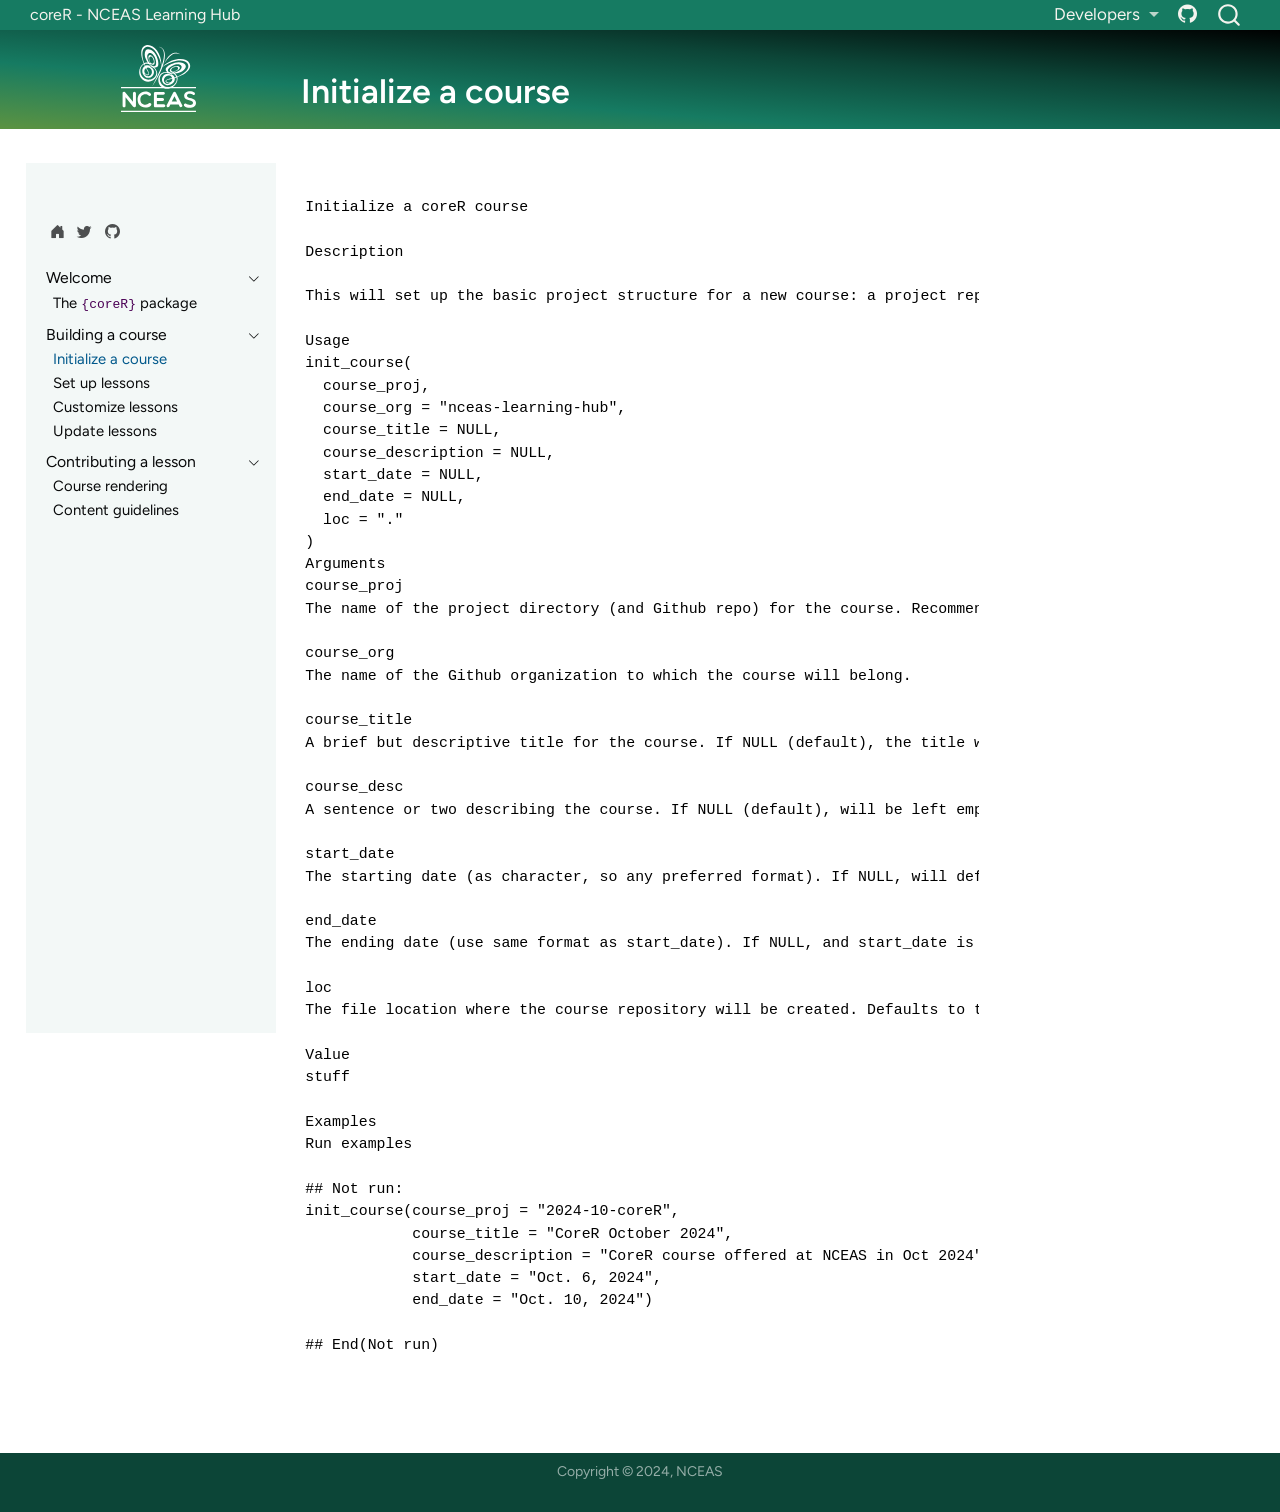
==== docs/1_init_course.html @ 715d3b41 "updating course style guidelines" ====
<!DOCTYPE html>
<html xmlns="http://www.w3.org/1999/xhtml" lang="en" xml:lang="en"><head>

<meta charset="utf-8">
<meta name="generator" content="quarto-1.5.57">

<meta name="viewport" content="width=device-width, initial-scale=1.0, user-scalable=yes">


<title>Initialize a course – coreR - NCEAS Learning Hub</title>
<style>
code{white-space: pre-wrap;}
span.smallcaps{font-variant: small-caps;}
div.columns{display: flex; gap: min(4vw, 1.5em);}
div.column{flex: auto; overflow-x: auto;}
div.hanging-indent{margin-left: 1.5em; text-indent: -1.5em;}
ul.task-list{list-style: none;}
ul.task-list li input[type="checkbox"] {
  width: 0.8em;
  margin: 0 0.8em 0.2em -1em; /* quarto-specific, see https://github.com/quarto-dev/quarto-cli/issues/4556 */ 
  vertical-align: middle;
}
</style>


<script src="site_libs/quarto-nav/quarto-nav.js"></script>
<script src="site_libs/quarto-nav/headroom.min.js"></script>
<script src="site_libs/clipboard/clipboard.min.js"></script>
<script src="site_libs/quarto-search/autocomplete.umd.js"></script>
<script src="site_libs/quarto-search/fuse.min.js"></script>
<script src="site_libs/quarto-search/quarto-search.js"></script>
<meta name="quarto:offset" content="./">
<link href="./images/logo-lh.png" rel="icon" type="image/png">
<script src="site_libs/quarto-html/quarto.js"></script>
<script src="site_libs/quarto-html/popper.min.js"></script>
<script src="site_libs/quarto-html/tippy.umd.min.js"></script>
<script src="site_libs/quarto-html/anchor.min.js"></script>
<link href="site_libs/quarto-html/tippy.css" rel="stylesheet">
<link href="site_libs/quarto-html/quarto-syntax-highlighting.css" rel="stylesheet" id="quarto-text-highlighting-styles">
<script src="site_libs/bootstrap/bootstrap.min.js"></script>
<link href="site_libs/bootstrap/bootstrap-icons.css" rel="stylesheet">
<link href="site_libs/bootstrap/bootstrap.min.css" rel="stylesheet" id="quarto-bootstrap" data-mode="light">
<script id="quarto-search-options" type="application/json">{
  "location": "navbar",
  "copy-button": false,
  "collapse-after": 3,
  "panel-placement": "end",
  "type": "overlay",
  "limit": 50,
  "keyboard-shortcut": [
    "f",
    "/",
    "s"
  ],
  "show-item-context": false,
  "language": {
    "search-no-results-text": "No results",
    "search-matching-documents-text": "matching documents",
    "search-copy-link-title": "Copy link to search",
    "search-hide-matches-text": "Hide additional matches",
    "search-more-match-text": "more match in this document",
    "search-more-matches-text": "more matches in this document",
    "search-clear-button-title": "Clear",
    "search-text-placeholder": "",
    "search-detached-cancel-button-title": "Cancel",
    "search-submit-button-title": "Submit",
    "search-label": "Search"
  }
}</script>
<style>

      .quarto-title-block .quarto-title-banner {
        background: blue;
      }
</style>


<link rel="stylesheet" href="_extensions/nceas-learning-hub/lh_theme/lh-style.css">
</head>

<body class="nav-sidebar floating nav-fixed">

<div id="quarto-search-results"></div>
  <header id="quarto-header" class="headroom fixed-top quarto-banner">
    <nav class="navbar navbar-expand-lg " data-bs-theme="dark">
      <div class="navbar-container container-fluid">
      <div class="navbar-brand-container mx-auto">
    <a class="navbar-brand" href="./index.html">
    <span class="navbar-title">coreR - NCEAS Learning Hub</span>
    </a>
  </div>
            <div id="quarto-search" class="" title="Search"></div>
          <button class="navbar-toggler" type="button" data-bs-toggle="collapse" data-bs-target="#navbarCollapse" aria-controls="navbarCollapse" role="menu" aria-expanded="false" aria-label="Toggle navigation" onclick="if (window.quartoToggleHeadroom) { window.quartoToggleHeadroom(); }">
  <span class="navbar-toggler-icon"></span>
</button>
          <div class="collapse navbar-collapse" id="navbarCollapse">
            <ul class="navbar-nav navbar-nav-scroll ms-auto">
  <li class="nav-item dropdown ">
    <a class="nav-link dropdown-toggle" href="#" id="nav-menu-developers" role="link" data-bs-toggle="dropdown" aria-expanded="false">
 <span class="menu-text">Developers</span>
    </a>
    <ul class="dropdown-menu dropdown-menu-end" aria-labelledby="nav-menu-developers">    
        <li>
    <a class="dropdown-item" href="https://www.oharascience.com/">
 <span class="dropdown-text">Casey O’Hara</span></a>
  </li>  
    </ul>
  </li>
  <li class="nav-item compact">
    <a class="nav-link" href="https://github.com/nceas-learning-hub/coreR"> <i class="bi bi-github" role="img" aria-label="GitHub">
</i> 
<span class="menu-text"></span></a>
  </li>  
</ul>
          </div> <!-- /navcollapse -->
            <div class="quarto-navbar-tools">
</div>
      </div> <!-- /container-fluid -->
    </nav>
  <nav class="quarto-secondary-nav">
    <div class="container-fluid d-flex">
      <button type="button" class="quarto-btn-toggle btn" data-bs-toggle="collapse" role="button" data-bs-target=".quarto-sidebar-collapse-item" aria-controls="quarto-sidebar" aria-expanded="false" aria-label="Toggle sidebar navigation" onclick="if (window.quartoToggleHeadroom) { window.quartoToggleHeadroom(); }">
        <i class="bi bi-layout-text-sidebar-reverse"></i>
      </button>
        <a class="flex-grow-1 no-decor" role="navigation" data-bs-toggle="collapse" data-bs-target=".quarto-sidebar-collapse-item" aria-controls="quarto-sidebar" aria-expanded="false" aria-label="Toggle sidebar navigation" onclick="if (window.quartoToggleHeadroom) { window.quartoToggleHeadroom(); }">      
          <h1 class="quarto-secondary-nav-title">Initialize a course</h1>
        </a>     
      <button type="button" class="btn quarto-search-button" aria-label="Search" onclick="window.quartoOpenSearch();">
        <i class="bi bi-search"></i>
      </button>
    </div>
  </nav>
</header>
<!-- content -->
<header id="title-block-header" class="quarto-title-block default page-columns page-full">
  <div class="quarto-title-banner page-columns page-full">
    <div class="quarto-title column-body">
      <h1 class="title d-none d-lg-block">Initialize a course</h1>
                      </div>
  </div>
    
  
  <div class="quarto-title-meta">

      
    
      
    </div>
    
  
  </header><div id="quarto-content" class="quarto-container page-columns page-rows-contents page-layout-article page-navbar">
<!-- sidebar -->
  <nav id="quarto-sidebar" class="sidebar collapse collapse-horizontal quarto-sidebar-collapse-item sidebar-navigation floating overflow-auto">
        <div class="mt-2 flex-shrink-0 align-items-center">
        <div class="sidebar-search">
        <div id="quarto-search" class="" title="Search"></div>
        </div>
        </div>
        <div class="sidebar-tools-collapse tools-wide">
    <a href="https://www.nceas.ucsb.edu/learning-hub" title="" class="quarto-navigation-tool px-1" aria-label=""><i class="bi bi-house-door-fill"></i></a>
    <a href="https://twitter.com/ucsb_nceas" title="" class="quarto-navigation-tool px-1" aria-label=""><i class="bi bi-twitter"></i></a>
    <a href="https://github.com/nceas-learning-hub/coreR_test" title="" class="quarto-navigation-tool px-1" aria-label=""><i class="bi bi-github"></i></a>
</div>
    <div class="sidebar-menu-container"> 
    <ul class="list-unstyled mt-1">
        <li class="sidebar-item sidebar-item-section">
      <div class="sidebar-item-container"> 
            <a class="sidebar-item-text sidebar-link text-start" data-bs-toggle="collapse" data-bs-target="#quarto-sidebar-section-1" role="navigation" aria-expanded="true">
 <span class="menu-text">Welcome</span></a>
          <a class="sidebar-item-toggle text-start" data-bs-toggle="collapse" data-bs-target="#quarto-sidebar-section-1" role="navigation" aria-expanded="true" aria-label="Toggle section">
            <i class="bi bi-chevron-right ms-2"></i>
          </a> 
      </div>
      <ul id="quarto-sidebar-section-1" class="collapse list-unstyled sidebar-section depth1 show">  
          <li class="sidebar-item">
  <div class="sidebar-item-container"> 
  <a href="./index.html" class="sidebar-item-text sidebar-link">
 <span class="menu-text">The <code>{coreR}</code> package</span></a>
  </div>
</li>
      </ul>
  </li>
        <li class="sidebar-item sidebar-item-section">
      <div class="sidebar-item-container"> 
            <a class="sidebar-item-text sidebar-link text-start" data-bs-toggle="collapse" data-bs-target="#quarto-sidebar-section-2" role="navigation" aria-expanded="true">
 <span class="menu-text">Building a course</span></a>
          <a class="sidebar-item-toggle text-start" data-bs-toggle="collapse" data-bs-target="#quarto-sidebar-section-2" role="navigation" aria-expanded="true" aria-label="Toggle section">
            <i class="bi bi-chevron-right ms-2"></i>
          </a> 
      </div>
      <ul id="quarto-sidebar-section-2" class="collapse list-unstyled sidebar-section depth1 show">  
          <li class="sidebar-item">
  <div class="sidebar-item-container"> 
  <a href="./1_init_course.html" class="sidebar-item-text sidebar-link active">
 <span class="menu-text">Initialize a course</span></a>
  </div>
</li>
          <li class="sidebar-item">
  <div class="sidebar-item-container"> 
  <a href="./2_setup_lessons.html" class="sidebar-item-text sidebar-link">
 <span class="menu-text">Set up lessons</span></a>
  </div>
</li>
          <li class="sidebar-item">
  <div class="sidebar-item-container"> 
  <a href="./3_custom_lessons.html" class="sidebar-item-text sidebar-link">
 <span class="menu-text">Customize lessons</span></a>
  </div>
</li>
          <li class="sidebar-item">
  <div class="sidebar-item-container"> 
  <a href="./4_update_lessons.html" class="sidebar-item-text sidebar-link">
 <span class="menu-text">Update lessons</span></a>
  </div>
</li>
      </ul>
  </li>
        <li class="sidebar-item sidebar-item-section">
      <div class="sidebar-item-container"> 
            <a class="sidebar-item-text sidebar-link text-start" data-bs-toggle="collapse" data-bs-target="#quarto-sidebar-section-3" role="navigation" aria-expanded="true">
 <span class="menu-text">Contributing a lesson</span></a>
          <a class="sidebar-item-toggle text-start" data-bs-toggle="collapse" data-bs-target="#quarto-sidebar-section-3" role="navigation" aria-expanded="true" aria-label="Toggle section">
            <i class="bi bi-chevron-right ms-2"></i>
          </a> 
      </div>
      <ul id="quarto-sidebar-section-3" class="collapse list-unstyled sidebar-section depth1 show">  
          <li class="sidebar-item">
  <div class="sidebar-item-container"> 
  <a href="./5_structure_guide.html" class="sidebar-item-text sidebar-link">
 <span class="menu-text">Course rendering</span></a>
  </div>
</li>
          <li class="sidebar-item">
  <div class="sidebar-item-container"> 
  <a href="./6_content_guide.html" class="sidebar-item-text sidebar-link">
 <span class="menu-text">Content guidelines</span></a>
  </div>
</li>
      </ul>
  </li>
    </ul>
    </div>
</nav>
<div id="quarto-sidebar-glass" class="quarto-sidebar-collapse-item" data-bs-toggle="collapse" data-bs-target=".quarto-sidebar-collapse-item"></div>
<!-- margin-sidebar -->
    <div id="quarto-margin-sidebar" class="sidebar margin-sidebar zindex-bottom">
        
    </div>
<!-- main -->
<main class="content quarto-banner-title-block" id="quarto-document-content">





<pre><code>Initialize a coreR course

Description

This will set up the basic project structure for a new course: a project repository, plus a file containing metadata about the course. The metadata file will be used to help populate details in later functions.

Usage
init_course(
  course_proj,
  course_org = "nceas-learning-hub",
  course_title = NULL,
  course_description = NULL,
  start_date = NULL,
  end_date = NULL,
  loc = "."
)
Arguments
course_proj 
The name of the project directory (and Github repo) for the course. Recommended format: YYYY-MM-coreR.

course_org  
The name of the Github organization to which the course will belong.

course_title    
A brief but descriptive title for the course. If NULL (default), the title will be set the same as the project name.

course_desc 
A sentence or two describing the course. If NULL (default), will be left empty.

start_date  
The starting date (as character, so any preferred format). If NULL, will default to 1/1/24

end_date    
The ending date (use same format as start_date). If NULL, and start_date is NULL, will default to 12/31/24

loc 
The file location where the course repository will be created. Defaults to the current working directory.

Value
stuff

Examples
Run examples

## Not run: 
init_course(course_proj = "2024-10-coreR",
            course_title = "CoreR October 2024",
            course_description = "CoreR course offered at NCEAS in Oct 2024",
            start_date = "Oct. 6, 2024",
            end_date = "Oct. 10, 2024")

## End(Not run)</code></pre>



</main> <!-- /main -->
<script id="quarto-html-after-body" type="application/javascript">
window.document.addEventListener("DOMContentLoaded", function (event) {
  const toggleBodyColorMode = (bsSheetEl) => {
    const mode = bsSheetEl.getAttribute("data-mode");
    const bodyEl = window.document.querySelector("body");
    if (mode === "dark") {
      bodyEl.classList.add("quarto-dark");
      bodyEl.classList.remove("quarto-light");
    } else {
      bodyEl.classList.add("quarto-light");
      bodyEl.classList.remove("quarto-dark");
    }
  }
  const toggleBodyColorPrimary = () => {
    const bsSheetEl = window.document.querySelector("link#quarto-bootstrap");
    if (bsSheetEl) {
      toggleBodyColorMode(bsSheetEl);
    }
  }
  toggleBodyColorPrimary();  
  const icon = "";
  const anchorJS = new window.AnchorJS();
  anchorJS.options = {
    placement: 'right',
    icon: icon
  };
  anchorJS.add('.anchored');
  const isCodeAnnotation = (el) => {
    for (const clz of el.classList) {
      if (clz.startsWith('code-annotation-')) {                     
        return true;
      }
    }
    return false;
  }
  const onCopySuccess = function(e) {
    // button target
    const button = e.trigger;
    // don't keep focus
    button.blur();
    // flash "checked"
    button.classList.add('code-copy-button-checked');
    var currentTitle = button.getAttribute("title");
    button.setAttribute("title", "Copied!");
    let tooltip;
    if (window.bootstrap) {
      button.setAttribute("data-bs-toggle", "tooltip");
      button.setAttribute("data-bs-placement", "left");
      button.setAttribute("data-bs-title", "Copied!");
      tooltip = new bootstrap.Tooltip(button, 
        { trigger: "manual", 
          customClass: "code-copy-button-tooltip",
          offset: [0, -8]});
      tooltip.show();    
    }
    setTimeout(function() {
      if (tooltip) {
        tooltip.hide();
        button.removeAttribute("data-bs-title");
        button.removeAttribute("data-bs-toggle");
        button.removeAttribute("data-bs-placement");
      }
      button.setAttribute("title", currentTitle);
      button.classList.remove('code-copy-button-checked');
    }, 1000);
    // clear code selection
    e.clearSelection();
  }
  const getTextToCopy = function(trigger) {
      const codeEl = trigger.previousElementSibling.cloneNode(true);
      for (const childEl of codeEl.children) {
        if (isCodeAnnotation(childEl)) {
          childEl.remove();
        }
      }
      return codeEl.innerText;
  }
  const clipboard = new window.ClipboardJS('.code-copy-button:not([data-in-quarto-modal])', {
    text: getTextToCopy
  });
  clipboard.on('success', onCopySuccess);
  if (window.document.getElementById('quarto-embedded-source-code-modal')) {
    // For code content inside modals, clipBoardJS needs to be initialized with a container option
    // TODO: Check when it could be a function (https://github.com/zenorocha/clipboard.js/issues/860)
    const clipboardModal = new window.ClipboardJS('.code-copy-button[data-in-quarto-modal]', {
      text: getTextToCopy,
      container: window.document.getElementById('quarto-embedded-source-code-modal')
    });
    clipboardModal.on('success', onCopySuccess);
  }
    var localhostRegex = new RegExp(/^(?:http|https):\/\/localhost\:?[0-9]*\//);
    var mailtoRegex = new RegExp(/^mailto:/);
      var filterRegex = new RegExp('/' + window.location.host + '/');
    var isInternal = (href) => {
        return filterRegex.test(href) || localhostRegex.test(href) || mailtoRegex.test(href);
    }
    // Inspect non-navigation links and adorn them if external
 	var links = window.document.querySelectorAll('a[href]:not(.nav-link):not(.navbar-brand):not(.toc-action):not(.sidebar-link):not(.sidebar-item-toggle):not(.pagination-link):not(.no-external):not([aria-hidden]):not(.dropdown-item):not(.quarto-navigation-tool):not(.about-link)');
    for (var i=0; i<links.length; i++) {
      const link = links[i];
      if (!isInternal(link.href)) {
        // undo the damage that might have been done by quarto-nav.js in the case of
        // links that we want to consider external
        if (link.dataset.originalHref !== undefined) {
          link.href = link.dataset.originalHref;
        }
      }
    }
  function tippyHover(el, contentFn, onTriggerFn, onUntriggerFn) {
    const config = {
      allowHTML: true,
      maxWidth: 500,
      delay: 100,
      arrow: false,
      appendTo: function(el) {
          return el.parentElement;
      },
      interactive: true,
      interactiveBorder: 10,
      theme: 'quarto',
      placement: 'bottom-start',
    };
    if (contentFn) {
      config.content = contentFn;
    }
    if (onTriggerFn) {
      config.onTrigger = onTriggerFn;
    }
    if (onUntriggerFn) {
      config.onUntrigger = onUntriggerFn;
    }
    window.tippy(el, config); 
  }
  const noterefs = window.document.querySelectorAll('a[role="doc-noteref"]');
  for (var i=0; i<noterefs.length; i++) {
    const ref = noterefs[i];
    tippyHover(ref, function() {
      // use id or data attribute instead here
      let href = ref.getAttribute('data-footnote-href') || ref.getAttribute('href');
      try { href = new URL(href).hash; } catch {}
      const id = href.replace(/^#\/?/, "");
      const note = window.document.getElementById(id);
      if (note) {
        return note.innerHTML;
      } else {
        return "";
      }
    });
  }
  const xrefs = window.document.querySelectorAll('a.quarto-xref');
  const processXRef = (id, note) => {
    // Strip column container classes
    const stripColumnClz = (el) => {
      el.classList.remove("page-full", "page-columns");
      if (el.children) {
        for (const child of el.children) {
          stripColumnClz(child);
        }
      }
    }
    stripColumnClz(note)
    if (id === null || id.startsWith('sec-')) {
      // Special case sections, only their first couple elements
      const container = document.createElement("div");
      if (note.children && note.children.length > 2) {
        container.appendChild(note.children[0].cloneNode(true));
        for (let i = 1; i < note.children.length; i++) {
          const child = note.children[i];
          if (child.tagName === "P" && child.innerText === "") {
            continue;
          } else {
            container.appendChild(child.cloneNode(true));
            break;
          }
        }
        if (window.Quarto?.typesetMath) {
          window.Quarto.typesetMath(container);
        }
        return container.innerHTML
      } else {
        if (window.Quarto?.typesetMath) {
          window.Quarto.typesetMath(note);
        }
        return note.innerHTML;
      }
    } else {
      // Remove any anchor links if they are present
      const anchorLink = note.querySelector('a.anchorjs-link');
      if (anchorLink) {
        anchorLink.remove();
      }
      if (window.Quarto?.typesetMath) {
        window.Quarto.typesetMath(note);
      }
      // TODO in 1.5, we should make sure this works without a callout special case
      if (note.classList.contains("callout")) {
        return note.outerHTML;
      } else {
        return note.innerHTML;
      }
    }
  }
  for (var i=0; i<xrefs.length; i++) {
    const xref = xrefs[i];
    tippyHover(xref, undefined, function(instance) {
      instance.disable();
      let url = xref.getAttribute('href');
      let hash = undefined; 
      if (url.startsWith('#')) {
        hash = url;
      } else {
        try { hash = new URL(url).hash; } catch {}
      }
      if (hash) {
        const id = hash.replace(/^#\/?/, "");
        const note = window.document.getElementById(id);
        if (note !== null) {
          try {
            const html = processXRef(id, note.cloneNode(true));
            instance.setContent(html);
          } finally {
            instance.enable();
            instance.show();
          }
        } else {
          // See if we can fetch this
          fetch(url.split('#')[0])
          .then(res => res.text())
          .then(html => {
            const parser = new DOMParser();
            const htmlDoc = parser.parseFromString(html, "text/html");
            const note = htmlDoc.getElementById(id);
            if (note !== null) {
              const html = processXRef(id, note);
              instance.setContent(html);
            } 
          }).finally(() => {
            instance.enable();
            instance.show();
          });
        }
      } else {
        // See if we can fetch a full url (with no hash to target)
        // This is a special case and we should probably do some content thinning / targeting
        fetch(url)
        .then(res => res.text())
        .then(html => {
          const parser = new DOMParser();
          const htmlDoc = parser.parseFromString(html, "text/html");
          const note = htmlDoc.querySelector('main.content');
          if (note !== null) {
            // This should only happen for chapter cross references
            // (since there is no id in the URL)
            // remove the first header
            if (note.children.length > 0 && note.children[0].tagName === "HEADER") {
              note.children[0].remove();
            }
            const html = processXRef(null, note);
            instance.setContent(html);
          } 
        }).finally(() => {
          instance.enable();
          instance.show();
        });
      }
    }, function(instance) {
    });
  }
      let selectedAnnoteEl;
      const selectorForAnnotation = ( cell, annotation) => {
        let cellAttr = 'data-code-cell="' + cell + '"';
        let lineAttr = 'data-code-annotation="' +  annotation + '"';
        const selector = 'span[' + cellAttr + '][' + lineAttr + ']';
        return selector;
      }
      const selectCodeLines = (annoteEl) => {
        const doc = window.document;
        const targetCell = annoteEl.getAttribute("data-target-cell");
        const targetAnnotation = annoteEl.getAttribute("data-target-annotation");
        const annoteSpan = window.document.querySelector(selectorForAnnotation(targetCell, targetAnnotation));
        const lines = annoteSpan.getAttribute("data-code-lines").split(",");
        const lineIds = lines.map((line) => {
          return targetCell + "-" + line;
        })
        let top = null;
        let height = null;
        let parent = null;
        if (lineIds.length > 0) {
            //compute the position of the single el (top and bottom and make a div)
            const el = window.document.getElementById(lineIds[0]);
            top = el.offsetTop;
            height = el.offsetHeight;
            parent = el.parentElement.parentElement;
          if (lineIds.length > 1) {
            const lastEl = window.document.getElementById(lineIds[lineIds.length - 1]);
            const bottom = lastEl.offsetTop + lastEl.offsetHeight;
            height = bottom - top;
          }
          if (top !== null && height !== null && parent !== null) {
            // cook up a div (if necessary) and position it 
            let div = window.document.getElementById("code-annotation-line-highlight");
            if (div === null) {
              div = window.document.createElement("div");
              div.setAttribute("id", "code-annotation-line-highlight");
              div.style.position = 'absolute';
              parent.appendChild(div);
            }
            div.style.top = top - 2 + "px";
            div.style.height = height + 4 + "px";
            div.style.left = 0;
            let gutterDiv = window.document.getElementById("code-annotation-line-highlight-gutter");
            if (gutterDiv === null) {
              gutterDiv = window.document.createElement("div");
              gutterDiv.setAttribute("id", "code-annotation-line-highlight-gutter");
              gutterDiv.style.position = 'absolute';
              const codeCell = window.document.getElementById(targetCell);
              const gutter = codeCell.querySelector('.code-annotation-gutter');
              gutter.appendChild(gutterDiv);
            }
            gutterDiv.style.top = top - 2 + "px";
            gutterDiv.style.height = height + 4 + "px";
          }
          selectedAnnoteEl = annoteEl;
        }
      };
      const unselectCodeLines = () => {
        const elementsIds = ["code-annotation-line-highlight", "code-annotation-line-highlight-gutter"];
        elementsIds.forEach((elId) => {
          const div = window.document.getElementById(elId);
          if (div) {
            div.remove();
          }
        });
        selectedAnnoteEl = undefined;
      };
        // Handle positioning of the toggle
    window.addEventListener(
      "resize",
      throttle(() => {
        elRect = undefined;
        if (selectedAnnoteEl) {
          selectCodeLines(selectedAnnoteEl);
        }
      }, 10)
    );
    function throttle(fn, ms) {
    let throttle = false;
    let timer;
      return (...args) => {
        if(!throttle) { // first call gets through
            fn.apply(this, args);
            throttle = true;
        } else { // all the others get throttled
            if(timer) clearTimeout(timer); // cancel #2
            timer = setTimeout(() => {
              fn.apply(this, args);
              timer = throttle = false;
            }, ms);
        }
      };
    }
      // Attach click handler to the DT
      const annoteDls = window.document.querySelectorAll('dt[data-target-cell]');
      for (const annoteDlNode of annoteDls) {
        annoteDlNode.addEventListener('click', (event) => {
          const clickedEl = event.target;
          if (clickedEl !== selectedAnnoteEl) {
            unselectCodeLines();
            const activeEl = window.document.querySelector('dt[data-target-cell].code-annotation-active');
            if (activeEl) {
              activeEl.classList.remove('code-annotation-active');
            }
            selectCodeLines(clickedEl);
            clickedEl.classList.add('code-annotation-active');
          } else {
            // Unselect the line
            unselectCodeLines();
            clickedEl.classList.remove('code-annotation-active');
          }
        });
      }
  const findCites = (el) => {
    const parentEl = el.parentElement;
    if (parentEl) {
      const cites = parentEl.dataset.cites;
      if (cites) {
        return {
          el,
          cites: cites.split(' ')
        };
      } else {
        return findCites(el.parentElement)
      }
    } else {
      return undefined;
    }
  };
  var bibliorefs = window.document.querySelectorAll('a[role="doc-biblioref"]');
  for (var i=0; i<bibliorefs.length; i++) {
    const ref = bibliorefs[i];
    const citeInfo = findCites(ref);
    if (citeInfo) {
      tippyHover(citeInfo.el, function() {
        var popup = window.document.createElement('div');
        citeInfo.cites.forEach(function(cite) {
          var citeDiv = window.document.createElement('div');
          citeDiv.classList.add('hanging-indent');
          citeDiv.classList.add('csl-entry');
          var biblioDiv = window.document.getElementById('ref-' + cite);
          if (biblioDiv) {
            citeDiv.innerHTML = biblioDiv.innerHTML;
          }
          popup.appendChild(citeDiv);
        });
        return popup.innerHTML;
      });
    }
  }
});
</script>
</div> <!-- /content -->
<footer class="footer">
  <div class="nav-footer">
    <div class="nav-footer-left">
      &nbsp;
    </div>   
    <div class="nav-footer-center">
<p>Copyright © 2024, NCEAS</p>
</div>
    <div class="nav-footer-right">
      &nbsp;
    </div>
  </div>
</footer>




</body></html>
---- docs/site_libs/quarto-html/tippy.css ----
.tippy-box[data-animation=fade][data-state=hidden]{opacity:0}[data-tippy-root]{max-width:calc(100vw - 10px)}.tippy-box{position:relative;background-color:#333;color:#fff;border-radius:4px;font-size:14px;line-height:1.4;white-space:normal;outline:0;transition-property:transform,visibility,opacity}.tippy-box[data-placement^=top]>.tippy-arrow{bottom:0}.tippy-box[data-placement^=top]>.tippy-arrow:before{bottom:-7px;left:0;border-width:8px 8px 0;border-top-color:initial;transform-origin:center top}.tippy-box[data-placement^=bottom]>.tippy-arrow{top:0}.tippy-box[data-placement^=bottom]>.tippy-arrow:before{top:-7px;left:0;border-width:0 8px 8px;border-bottom-color:initial;transform-origin:center bottom}.tippy-box[data-placement^=left]>.tippy-arrow{right:0}.tippy-box[data-placement^=left]>.tippy-arrow:before{border-width:8px 0 8px 8px;border-left-color:initial;right:-7px;transform-origin:center left}.tippy-box[data-placement^=right]>.tippy-arrow{left:0}.tippy-box[data-placement^=right]>.tippy-arrow:before{left:-7px;border-width:8px 8px 8px 0;border-right-color:initial;transform-origin:center right}.tippy-box[data-inertia][data-state=visible]{transition-timing-function:cubic-bezier(.54,1.5,.38,1.11)}.tippy-arrow{width:16px;height:16px;color:#333}.tippy-arrow:before{content:"";position:absolute;border-color:transparent;border-style:solid}.tippy-content{position:relative;padding:5px 9px;z-index:1}
---- docs/site_libs/quarto-html/quarto-syntax-highlighting.css ----
/* quarto syntax highlight colors */
:root {
  --quarto-hl-ot-color: #003B4F;
  --quarto-hl-at-color: #657422;
  --quarto-hl-ss-color: #20794D;
  --quarto-hl-an-color: #5E5E5E;
  --quarto-hl-fu-color: #4758AB;
  --quarto-hl-st-color: #20794D;
  --quarto-hl-cf-color: #003B4F;
  --quarto-hl-op-color: #5E5E5E;
  --quarto-hl-er-color: #AD0000;
  --quarto-hl-bn-color: #AD0000;
  --quarto-hl-al-color: #AD0000;
  --quarto-hl-va-color: #111111;
  --quarto-hl-bu-color: inherit;
  --quarto-hl-ex-color: inherit;
  --quarto-hl-pp-color: #AD0000;
  --quarto-hl-in-color: #5E5E5E;
  --quarto-hl-vs-color: #20794D;
  --quarto-hl-wa-color: #5E5E5E;
  --quarto-hl-do-color: #5E5E5E;
  --quarto-hl-im-color: #00769E;
  --quarto-hl-ch-color: #20794D;
  --quarto-hl-dt-color: #AD0000;
  --quarto-hl-fl-color: #AD0000;
  --quarto-hl-co-color: #5E5E5E;
  --quarto-hl-cv-color: #5E5E5E;
  --quarto-hl-cn-color: #8f5902;
  --quarto-hl-sc-color: #5E5E5E;
  --quarto-hl-dv-color: #AD0000;
  --quarto-hl-kw-color: #003B4F;
}

/* other quarto variables */
:root {
  --quarto-font-monospace: SFMono-Regular, Menlo, Monaco, Consolas, "Liberation Mono", "Courier New", monospace;
}

pre > code.sourceCode > span {
  color: #003B4F;
}

code span {
  color: #003B4F;
}

code.sourceCode > span {
  color: #003B4F;
}

div.sourceCode,
div.sourceCode pre.sourceCode {
  color: #003B4F;
}

code span.ot {
  color: #003B4F;
  font-style: inherit;
}

code span.at {
  color: #657422;
  font-style: inherit;
}

code span.ss {
  color: #20794D;
  font-style: inherit;
}

code span.an {
  color: #5E5E5E;
  font-style: inherit;
}

code span.fu {
  color: #4758AB;
  font-style: inherit;
}

code span.st {
  color: #20794D;
  font-style: inherit;
}

code span.cf {
  color: #003B4F;
  font-weight: bold;
  font-style: inherit;
}

code span.op {
  color: #5E5E5E;
  font-style: inherit;
}

code span.er {
  color: #AD0000;
  font-style: inherit;
}

code span.bn {
  color: #AD0000;
  font-style: inherit;
}

code span.al {
  color: #AD0000;
  font-style: inherit;
}

code span.va {
  color: #111111;
  font-style: inherit;
}

code span.bu {
  font-style: inherit;
}

code span.ex {
  font-style: inherit;
}

code span.pp {
  color: #AD0000;
  font-style: inherit;
}

code span.in {
  color: #5E5E5E;
  font-style: inherit;
}

code span.vs {
  color: #20794D;
  font-style: inherit;
}

code span.wa {
  color: #5E5E5E;
  font-style: italic;
}

code span.do {
  color: #5E5E5E;
  font-style: italic;
}

code span.im {
  color: #00769E;
  font-style: inherit;
}

code span.ch {
  color: #20794D;
  font-style: inherit;
}

code span.dt {
  color: #AD0000;
  font-style: inherit;
}

code span.fl {
  color: #AD0000;
  font-style: inherit;
}

code span.co {
  color: #5E5E5E;
  font-style: inherit;
}

code span.cv {
  color: #5E5E5E;
  font-style: italic;
}

code span.cn {
  color: #8f5902;
  font-style: inherit;
}

code span.sc {
  color: #5E5E5E;
  font-style: inherit;
}

code span.dv {
  color: #AD0000;
  font-style: inherit;
}

code span.kw {
  color: #003B4F;
  font-weight: bold;
  font-style: inherit;
}

.prevent-inlining {
  content: "</";
}

/*# sourceMappingURL=debc5d5d77c3f9108843748ff7464032.css.map */
---- docs/_extensions/nceas-learning-hub/lh_theme/lh-style.css ----
/* why won't this work in scss */

.quarto-title-block .quarto-title-banner {
  /* multiple background images - first (NCEAS logo) on top, then hex, then
  // linear gradient underneath */
  background-image: url(logo-nceas.svg),
                    url(logo-lh.png),
                    linear-gradient(to top right, #5C9341, #167B62, #0C4537, #000000);
  /* Then the options apply to each image in turn.  The last (100% 200px) sets
  // both the width (100%) and height (200px) of the gradient to fit the block */
  background-size: 75px, 100px, 100% 100px;
  background-position: 10%, 90%, left;
  background-repeat: no-repeat, no-repeat;
  background-origin: content-box;
  height: 100px;
}
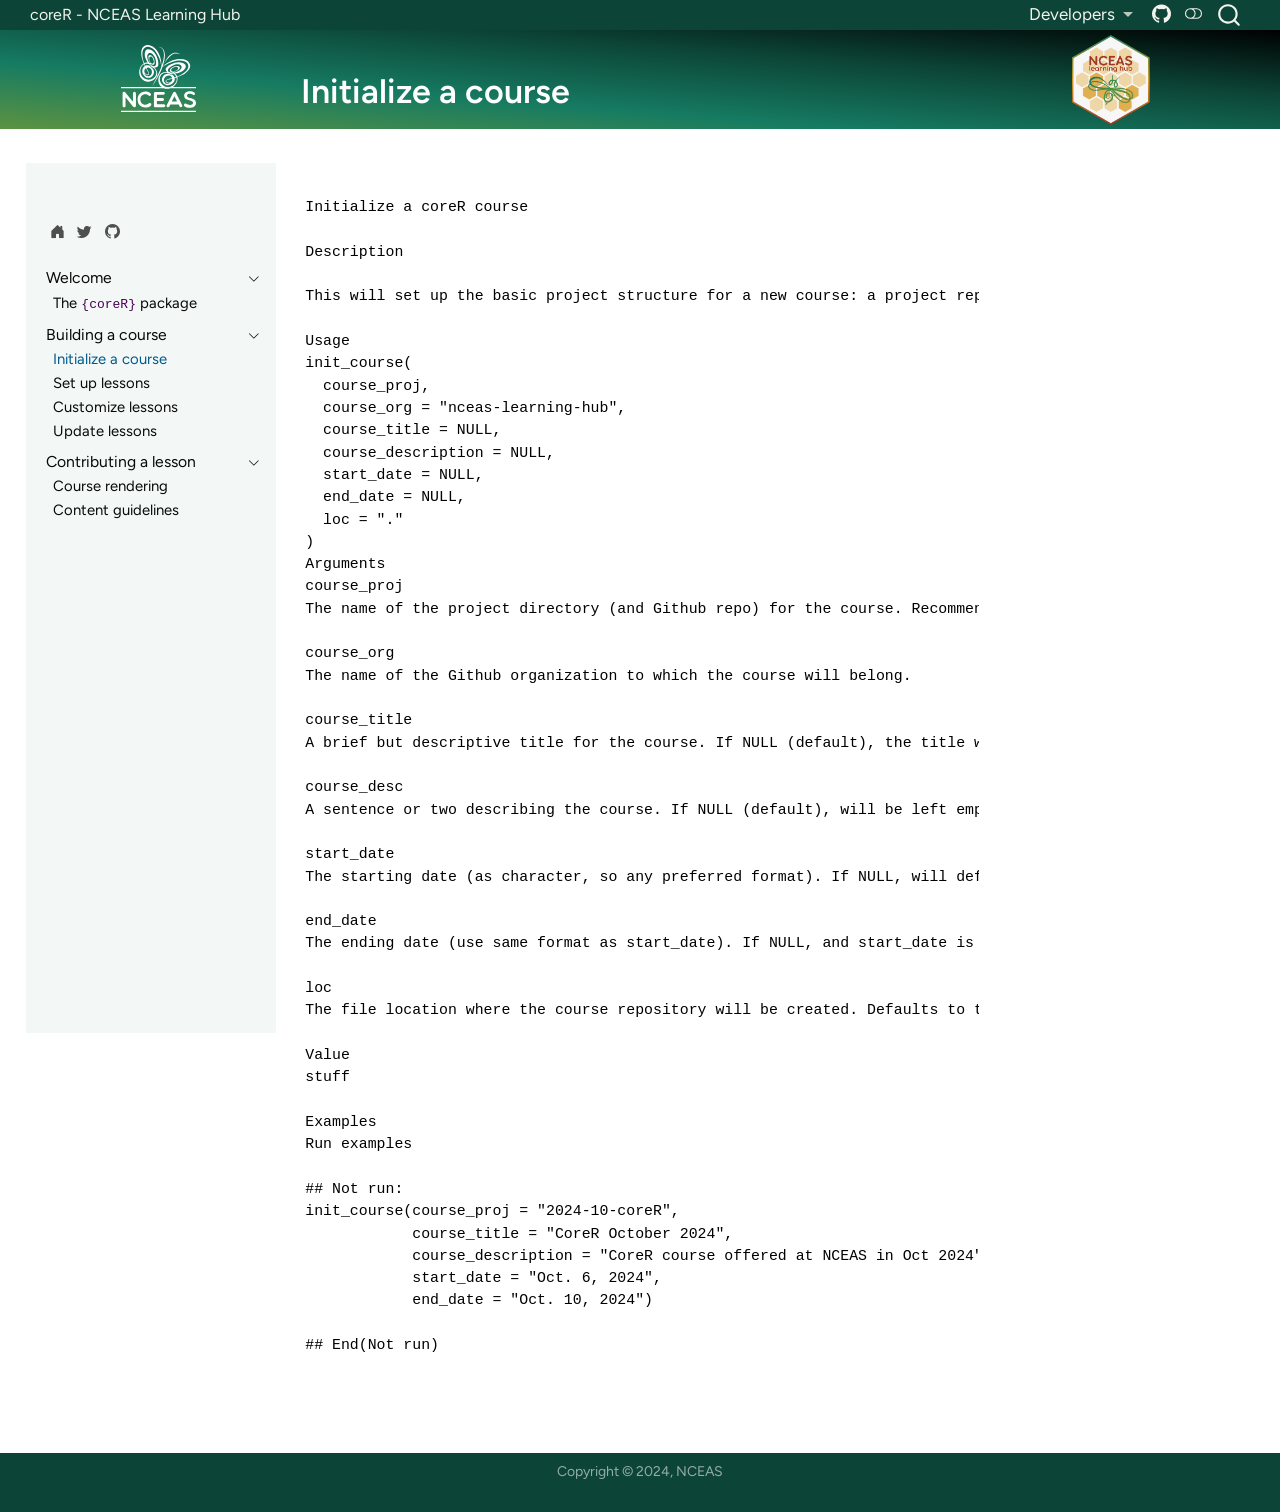
==== commit 5c01aa2c: "updated with light/dark theme (and added updated extension" ====
--- a/docs/1_init_course.html
+++ b/docs/1_init_course.html
@@ -36,10 +36,12 @@
 <script src="site_libs/quarto-html/tippy.umd.min.js"></script>
 <script src="site_libs/quarto-html/anchor.min.js"></script>
 <link href="site_libs/quarto-html/tippy.css" rel="stylesheet">
-<link href="site_libs/quarto-html/quarto-syntax-highlighting.css" rel="stylesheet" id="quarto-text-highlighting-styles">
+<link href="site_libs/quarto-html/quarto-syntax-highlighting.css" rel="stylesheet" class="quarto-color-scheme" id="quarto-text-highlighting-styles">
+<link href="site_libs/quarto-html/quarto-syntax-highlighting-dark.css" rel="prefetch" class="quarto-color-scheme quarto-color-alternate" id="quarto-text-highlighting-styles">
 <script src="site_libs/bootstrap/bootstrap.min.js"></script>
 <link href="site_libs/bootstrap/bootstrap-icons.css" rel="stylesheet">
-<link href="site_libs/bootstrap/bootstrap.min.css" rel="stylesheet" id="quarto-bootstrap" data-mode="light">
+<link href="site_libs/bootstrap/bootstrap.min.css" rel="stylesheet" class="quarto-color-scheme" id="quarto-bootstrap" data-mode="light">
+<link href="site_libs/bootstrap/bootstrap-dark.min.css" rel="prefetch" class="quarto-color-scheme quarto-color-alternate" id="quarto-bootstrap" data-mode="dark">
 <script id="quarto-search-options" type="application/json">{
   "location": "navbar",
   "copy-button": false,
@@ -114,6 +116,7 @@
 </ul>
           </div> <!-- /navcollapse -->
             <div class="quarto-navbar-tools">
+  <a href="" class="quarto-color-scheme-toggle quarto-navigation-tool  px-1" onclick="window.quartoToggleColorScheme(); return false;" title="Toggle dark mode"><i class="bi"></i></a>
 </div>
       </div> <!-- /container-fluid -->
     </nav>
@@ -329,6 +332,150 @@
     }
   }
   toggleBodyColorPrimary();  
+  const disableStylesheet = (stylesheets) => {
+    for (let i=0; i < stylesheets.length; i++) {
+      const stylesheet = stylesheets[i];
+      stylesheet.rel = 'prefetch';
+    }
+  }
+  const enableStylesheet = (stylesheets) => {
+    for (let i=0; i < stylesheets.length; i++) {
+      const stylesheet = stylesheets[i];
+      stylesheet.rel = 'stylesheet';
+    }
+  }
+  const manageTransitions = (selector, allowTransitions) => {
+    const els = window.document.querySelectorAll(selector);
+    for (let i=0; i < els.length; i++) {
+      const el = els[i];
+      if (allowTransitions) {
+        el.classList.remove('notransition');
+      } else {
+        el.classList.add('notransition');
+      }
+    }
+  }
+  const toggleGiscusIfUsed = (isAlternate, darkModeDefault) => {
+    const baseTheme = document.querySelector('#giscus-base-theme')?.value ?? 'light';
+    const alternateTheme = document.querySelector('#giscus-alt-theme')?.value ?? 'dark';
+    let newTheme = '';
+    if(darkModeDefault) {
+      newTheme = isAlternate ? baseTheme : alternateTheme;
+    } else {
+      newTheme = isAlternate ? alternateTheme : baseTheme;
+    }
+    const changeGiscusTheme = () => {
+      // From: https://github.com/giscus/giscus/issues/336
+      const sendMessage = (message) => {
+        const iframe = document.querySelector('iframe.giscus-frame');
+        if (!iframe) return;
+        iframe.contentWindow.postMessage({ giscus: message }, 'https://giscus.app');
+      }
+      sendMessage({
+        setConfig: {
+          theme: newTheme
+        }
+      });
+    }
+    const isGiscussLoaded = window.document.querySelector('iframe.giscus-frame') !== null;
+    if (isGiscussLoaded) {
+      changeGiscusTheme();
+    }
+  }
+  const toggleColorMode = (alternate) => {
+    // Switch the stylesheets
+    const alternateStylesheets = window.document.querySelectorAll('link.quarto-color-scheme.quarto-color-alternate');
+    manageTransitions('#quarto-margin-sidebar .nav-link', false);
+    if (alternate) {
+      enableStylesheet(alternateStylesheets);
+      for (const sheetNode of alternateStylesheets) {
+        if (sheetNode.id === "quarto-bootstrap") {
+          toggleBodyColorMode(sheetNode);
+        }
+      }
+    } else {
+      disableStylesheet(alternateStylesheets);
+      toggleBodyColorPrimary();
+    }
+    manageTransitions('#quarto-margin-sidebar .nav-link', true);
+    // Switch the toggles
+    const toggles = window.document.querySelectorAll('.quarto-color-scheme-toggle');
+    for (let i=0; i < toggles.length; i++) {
+      const toggle = toggles[i];
+      if (toggle) {
+        if (alternate) {
+          toggle.classList.add("alternate");     
+        } else {
+          toggle.classList.remove("alternate");
+        }
+      }
+    }
+    // Hack to workaround the fact that safari doesn't
+    // properly recolor the scrollbar when toggling (#1455)
+    if (navigator.userAgent.indexOf('Safari') > 0 && navigator.userAgent.indexOf('Chrome') == -1) {
+      manageTransitions("body", false);
+      window.scrollTo(0, 1);
+      setTimeout(() => {
+        window.scrollTo(0, 0);
+        manageTransitions("body", true);
+      }, 40);  
+    }
+  }
+  const isFileUrl = () => { 
+    return window.location.protocol === 'file:';
+  }
+  const hasAlternateSentinel = () => {  
+    let styleSentinel = getColorSchemeSentinel();
+    if (styleSentinel !== null) {
+      return styleSentinel === "alternate";
+    } else {
+      return false;
+    }
+  }
+  const setStyleSentinel = (alternate) => {
+    const value = alternate ? "alternate" : "default";
+    if (!isFileUrl()) {
+      window.localStorage.setItem("quarto-color-scheme", value);
+    } else {
+      localAlternateSentinel = value;
+    }
+  }
+  const getColorSchemeSentinel = () => {
+    if (!isFileUrl()) {
+      const storageValue = window.localStorage.getItem("quarto-color-scheme");
+      return storageValue != null ? storageValue : localAlternateSentinel;
+    } else {
+      return localAlternateSentinel;
+    }
+  }
+  const darkModeDefault = false;
+  let localAlternateSentinel = darkModeDefault ? 'alternate' : 'default';
+  // Dark / light mode switch
+  window.quartoToggleColorScheme = () => {
+    // Read the current dark / light value 
+    let toAlternate = !hasAlternateSentinel();
+    toggleColorMode(toAlternate);
+    setStyleSentinel(toAlternate);
+    toggleGiscusIfUsed(toAlternate, darkModeDefault);
+  };
+  // Ensure there is a toggle, if there isn't float one in the top right
+  if (window.document.querySelector('.quarto-color-scheme-toggle') === null) {
+    const a = window.document.createElement('a');
+    a.classList.add('top-right');
+    a.classList.add('quarto-color-scheme-toggle');
+    a.href = "";
+    a.onclick = function() { try { window.quartoToggleColorScheme(); } catch {} return false; };
+    const i = window.document.createElement("i");
+    i.classList.add('bi');
+    a.appendChild(i);
+    window.document.body.appendChild(a);
+  }
+  // Switch to dark mode if need be
+  if (hasAlternateSentinel()) {
+    toggleColorMode(true);
+  } else {
+    toggleColorMode(false);
+  }
   const icon = "";
   const anchorJS = new window.AnchorJS();
   anchorJS.options = {
--- a/docs/site_libs/quarto-html/quarto-syntax-highlighting-dark.css
+++ b/docs/site_libs/quarto-html/quarto-syntax-highlighting-dark.css
@@ -0,0 +1,189 @@
+/* quarto syntax highlight colors */
+:root {
+  --quarto-hl-al-color: #f07178;
+  --quarto-hl-an-color: #d4d0ab;
+  --quarto-hl-at-color: #00e0e0;
+  --quarto-hl-bn-color: #d4d0ab;
+  --quarto-hl-bu-color: #abe338;
+  --quarto-hl-ch-color: #abe338;
+  --quarto-hl-co-color: #f8f8f2;
+  --quarto-hl-cv-color: #ffd700;
+  --quarto-hl-cn-color: #ffd700;
+  --quarto-hl-cf-color: #ffa07a;
+  --quarto-hl-dt-color: #ffa07a;
+  --quarto-hl-dv-color: #d4d0ab;
+  --quarto-hl-do-color: #f8f8f2;
+  --quarto-hl-er-color: #f07178;
+  --quarto-hl-ex-color: #00e0e0;
+  --quarto-hl-fl-color: #d4d0ab;
+  --quarto-hl-fu-color: #ffa07a;
+  --quarto-hl-im-color: #abe338;
+  --quarto-hl-in-color: #d4d0ab;
+  --quarto-hl-kw-color: #ffa07a;
+  --quarto-hl-op-color: #ffa07a;
+  --quarto-hl-ot-color: #00e0e0;
+  --quarto-hl-pp-color: #dcc6e0;
+  --quarto-hl-re-color: #00e0e0;
+  --quarto-hl-sc-color: #abe338;
+  --quarto-hl-ss-color: #abe338;
+  --quarto-hl-st-color: #abe338;
+  --quarto-hl-va-color: #00e0e0;
+  --quarto-hl-vs-color: #abe338;
+  --quarto-hl-wa-color: #dcc6e0;
+}
+
+/* other quarto variables */
+:root {
+  --quarto-font-monospace: SFMono-Regular, Menlo, Monaco, Consolas, "Liberation Mono", "Courier New", monospace;
+}
+
+code span.al {
+  background-color: #2a0f15;
+  font-weight: bold;
+  color: #f07178;
+}
+
+code span.an {
+  color: #d4d0ab;
+}
+
+code span.at {
+  color: #00e0e0;
+}
+
+code span.bn {
+  color: #d4d0ab;
+}
+
+code span.bu {
+  color: #abe338;
+}
+
+code span.ch {
+  color: #abe338;
+}
+
+code span.co {
+  font-style: italic;
+  color: #f8f8f2;
+}
+
+code span.cv {
+  color: #ffd700;
+}
+
+code span.cn {
+  color: #ffd700;
+}
+
+code span.cf {
+  font-weight: bold;
+  color: #ffa07a;
+}
+
+code span.dt {
+  color: #ffa07a;
+}
+
+code span.dv {
+  color: #d4d0ab;
+}
+
+code span.do {
+  color: #f8f8f2;
+}
+
+code span.er {
+  color: #f07178;
+  text-decoration: underline;
+}
+
+code span.ex {
+  font-weight: bold;
+  color: #00e0e0;
+}
+
+code span.fl {
+  color: #d4d0ab;
+}
+
+code span.fu {
+  color: #ffa07a;
+}
+
+code span.im {
+  color: #abe338;
+}
+
+code span.in {
+  color: #d4d0ab;
+}
+
+code span.kw {
+  font-weight: bold;
+  color: #ffa07a;
+}
+
+pre > code.sourceCode > span {
+  color: #f8f8f2;
+}
+
+code span {
+  color: #f8f8f2;
+}
+
+code.sourceCode > span {
+  color: #f8f8f2;
+}
+
+div.sourceCode,
+div.sourceCode pre.sourceCode {
+  color: #f8f8f2;
+}
+
+code span.op {
+  color: #ffa07a;
+}
+
+code span.ot {
+  color: #00e0e0;
+}
+
+code span.pp {
+  color: #dcc6e0;
+}
+
+code span.re {
+  background-color: #f8f8f2;
+  color: #00e0e0;
+}
+
+code span.sc {
+  color: #abe338;
+}
+
+code span.ss {
+  color: #abe338;
+}
+
+code span.st {
+  color: #abe338;
+}
+
+code span.va {
+  color: #00e0e0;
+}
+
+code span.vs {
+  color: #abe338;
+}
+
+code span.wa {
+  color: #dcc6e0;
+}
+
+.prevent-inlining {
+  content: "</";
+}
+
+/*# sourceMappingURL=935a306eefa94366c21e1a970dddb765.css.map */
--- a/docs/_extensions/nceas-learning-hub/lh_theme/lh-style.css
+++ b/docs/_extensions/nceas-learning-hub/lh_theme/lh-style.css
@@ -4,7 +4,7 @@
   /* multiple background images - first (NCEAS logo) on top, then hex, then
   // linear gradient underneath */
   background-image: url(logo-nceas.svg),
-                    url(logo-lh.png),
+                    url(logo-lh-hex.png),
                     linear-gradient(to top right, #5C9341, #167B62, #0C4537, #000000);
   /* Then the options apply to each image in turn.  The last (100% 200px) sets
   // both the width (100%) and height (200px) of the gradient to fit the block */
